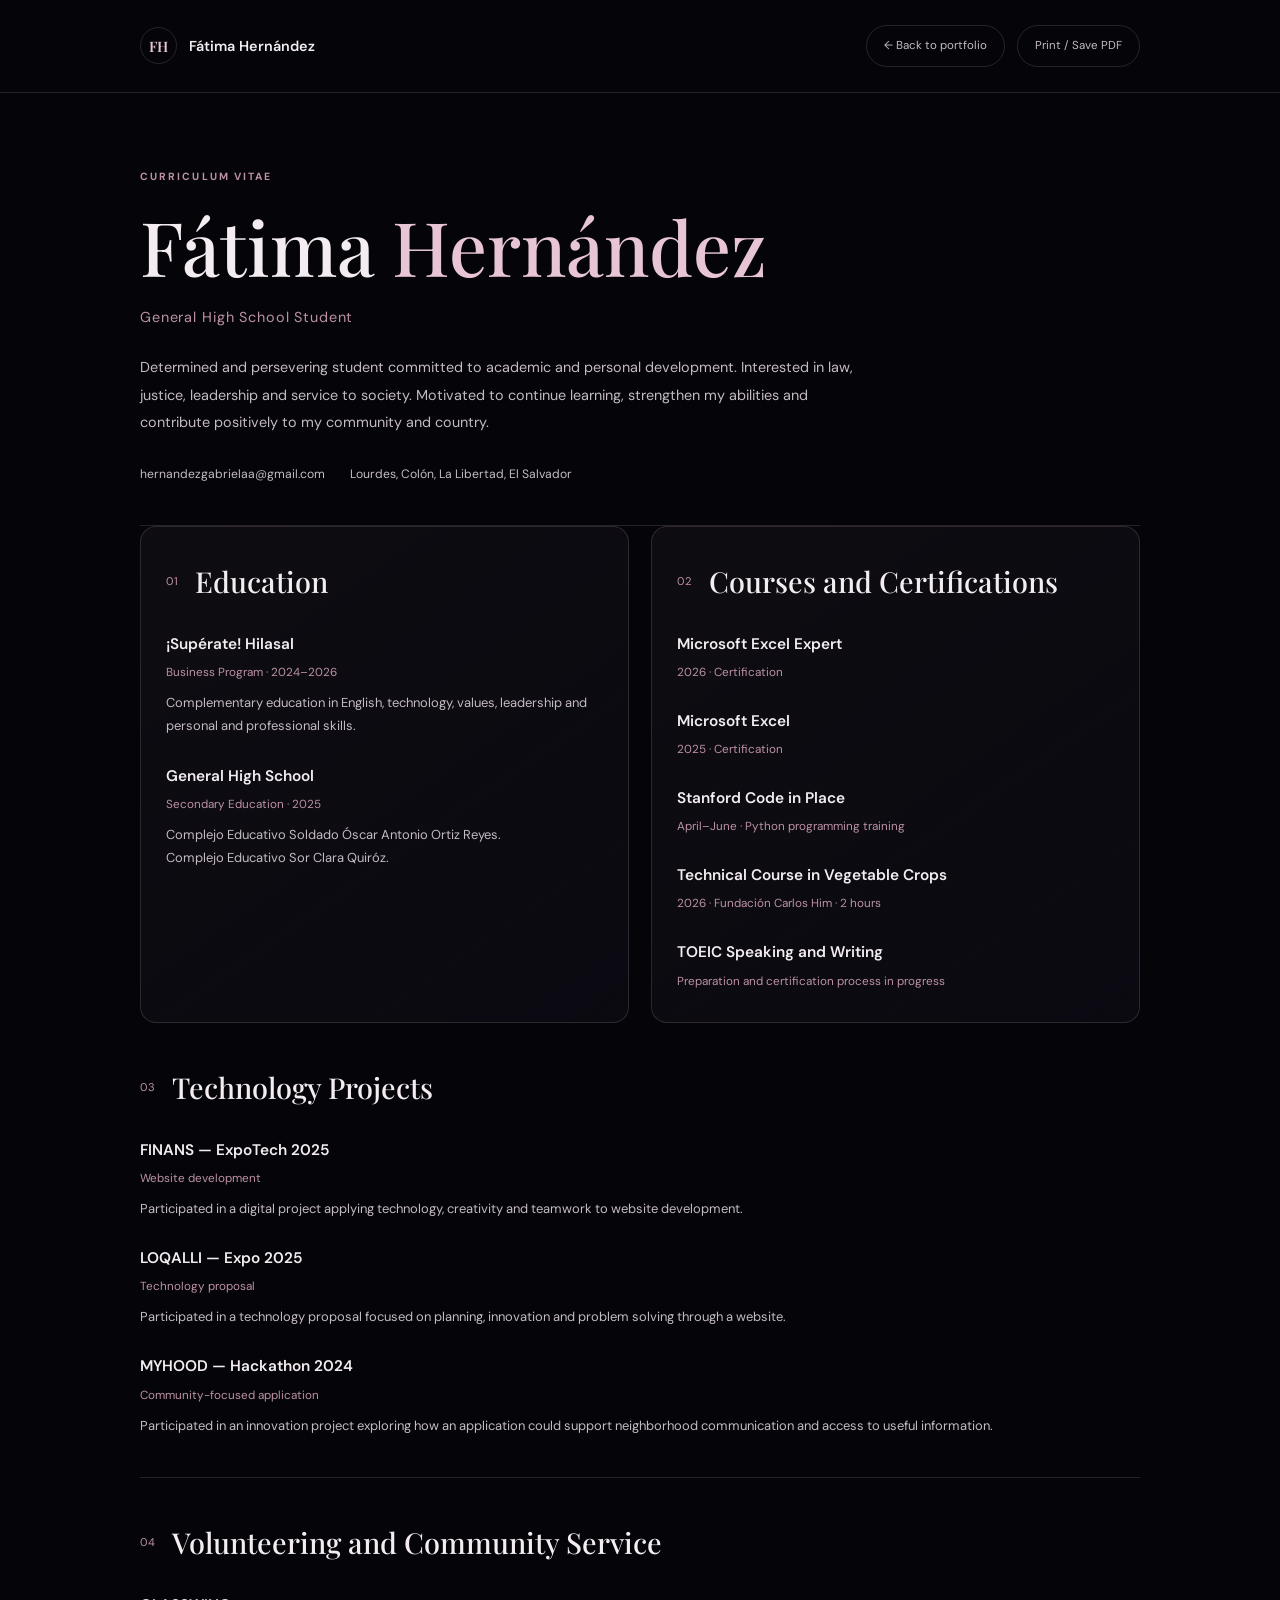
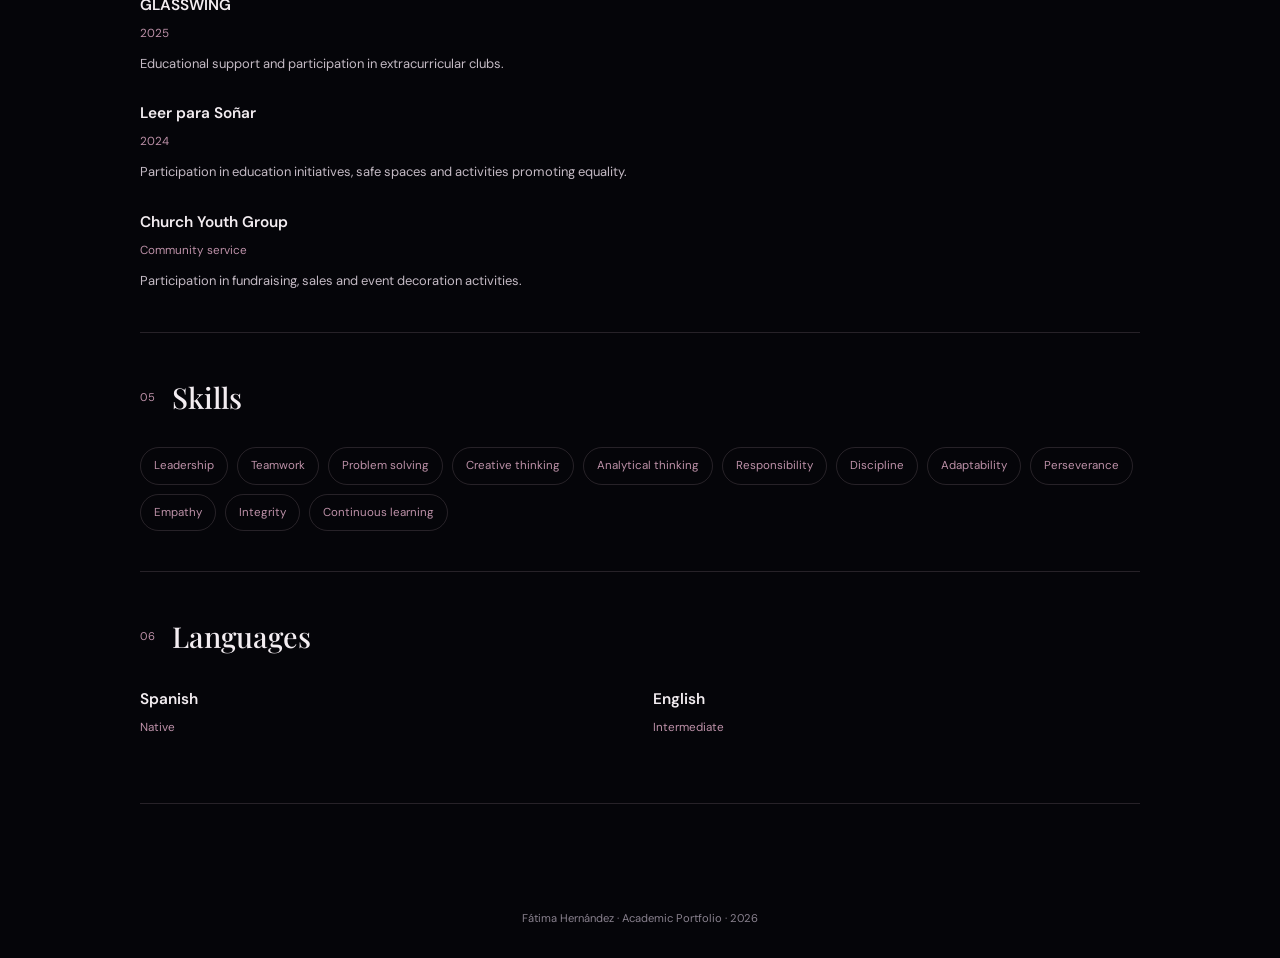
==== 04_MAINPORTFOLIO/cv.html @ 50705771 "Initial commit: academic portfolio and projects" ====
<!DOCTYPE html>
<html lang="en">
<head>
    <meta charset="UTF-8">
    <meta name="viewport" content="width=device-width, initial-scale=1.0">
    <meta name="description" content="Educational and professional CV of Fátima Hernández.">
    <meta name="theme-color" content="#050509">

    <title>Fátima Hernández | CV</title>

    <link rel="preconnect" href="https://fonts.googleapis.com">
    <link rel="preconnect" href="https://fonts.gstatic.com" crossorigin>

    <link href="https://fonts.googleapis.com/css2?family=DM+Sans:wght@400;500;600;700&family=Playfair+Display:wght@500;600;700&display=swap" rel="stylesheet">

    <style>
        :root {
            --background: #050509;
            --surface: #0e0c15;
            --pink: #e8c5d6;
            --pink-muted: #bd91a8;
            --text: #f3edf1;
            --soft: #c4bac4;
            --muted: #89818e;
            --border: rgba(232, 197, 214, 0.15);
            --main-font: 'DM Sans', sans-serif;
            --display-font: 'Playfair Display', serif;
        }

        * {
            margin: 0;
            padding: 0;
            box-sizing: border-box;
        }

        html {
            scroll-behavior: smooth;
        }

        body {
            background: var(--background);
            color: var(--text);
            font-family: var(--main-font);
            line-height: 1.7;
        }

        a {
            color: inherit;
            text-decoration: none;
        }

        .container {
            width: min(1000px, calc(100% - 40px));
            margin: auto;
        }

        .cv-header {
            padding: 25px 0;
            border-bottom: 1px solid var(--border);
        }

        .header-inner {
            display: flex;
            justify-content: space-between;
            align-items: center;
            gap: 15px;
        }

        .brand {
            display: flex;
            align-items: center;
            gap: 12px;
            font-size: 0.9rem;
            font-weight: 600;
        }

        .brand-mark {
            width: 37px;
            height: 37px;
            display: grid;
            place-items: center;
            border: 1px solid var(--border);
            border-radius: 50%;
            color: var(--pink);
            font-family: var(--display-font);
        }

        .header-actions {
            display: flex;
            gap: 12px;
            flex-wrap: wrap;
        }

        .action {
            border: 1px solid var(--border);
            border-radius: 30px;
            padding: 10px 17px;
            font-family: var(--main-font);
            font-size: 0.72rem;
            color: var(--soft);
            background: transparent;
            cursor: pointer;
            transition: 0.3s;
        }

        .action:hover {
            color: var(--pink);
            border-color: var(--pink);
        }

        .cv-main {
            padding: 75px 0;
        }

        .cv-intro {
            padding-bottom: 40px;
            border-bottom: 1px solid var(--border);
        }

        .eyebrow {
            color: var(--pink-muted);
            font-size: 0.65rem;
            letter-spacing: 0.2em;
            margin-bottom: 18px;
            font-weight: 700;
        }

        h1 {
            font-family: var(--display-font);
            font-size: clamp(2.8rem, 7vw, 4.7rem);
            font-weight: 500;
            line-height: 1.15;
        }

        h1 span {
            color: var(--pink);
        }

        .professional-title {
            margin-top: 15px;
            color: var(--pink-muted);
            font-size: 0.9rem;
            letter-spacing: 0.06em;
        }

        .intro-description {
            max-width: 730px;
            color: var(--soft);
            font-size: 0.9rem;
            margin-top: 25px;
            line-height: 1.9;
        }

        .cv-contact {
            display: flex;
            flex-wrap: wrap;
            gap: 12px 25px;
            margin-top: 28px;
            color: var(--soft);
            font-size: 0.76rem;
        }

        .cv-contact a:hover {
            color: var(--pink);
        }

        .cv-section {
            padding: 40px 0;
            border-bottom: 1px solid var(--border);
        }

        .cv-academic-grid {
            display: grid;
            grid-template-columns: repeat(2, minmax(0, 1fr));
            gap: 22px;
            align-items: stretch;
        }

        .cv-academic-grid .cv-section {
            min-width: 0;
            padding: 30px 25px;
            border: 1px solid var(--border);
            border-radius: 16px;
            background: linear-gradient(
                145deg,
                rgba(232, 197, 214, 0.045),
                rgba(14, 12, 21, 0.7)
            );
        }

        .section-heading {
            display: flex;
            align-items: center;
            gap: 15px;
            margin-bottom: 25px;
        }

        .section-number {
            color: var(--pink-muted);
            font-size: 0.7rem;
            letter-spacing: 0.12em;
        }

        h2 {
            font-family: var(--display-font);
            font-size: 1.8rem;
            font-weight: 500;
        }

        .cv-item {
            margin-bottom: 25px;
        }

        .cv-item:last-child {
            margin-bottom: 0;
        }

        .cv-item h3 {
            font-size: 0.96rem;
            font-weight: 600;
        }

        .cv-item .meta {
            color: var(--pink-muted);
            font-size: 0.73rem;
            margin-top: 5px;
        }

        .cv-item p {
            color: var(--soft);
            font-size: 0.81rem;
            margin-top: 8px;
            line-height: 1.8;
        }

        .cv-grid {
            display: grid;
            grid-template-columns: repeat(2, 1fr);
            gap: 25px;
        }

        .skills-list {
            display: flex;
            flex-wrap: wrap;
            gap: 9px;
        }

        .skills-list span {
            color: var(--pink-muted);
            border: 1px solid var(--border);
            border-radius: 30px;
            padding: 8px 13px;
            font-size: 0.72rem;
        }

        .cv-footer {
            padding: 30px 0;
            color: var(--muted);
            text-align: center;
            font-size: 0.7rem;
        }

        @media (max-width: 700px) {
            .header-inner {
                align-items: flex-start;
                flex-direction: column;
            }

            .cv-main {
                padding: 50px 0;
            }

            .cv-academic-grid {
                grid-template-columns: 1fr;
            }

            .cv-academic-grid .cv-section {
                padding: 25px 20px;
            }

            .cv-grid {
                grid-template-columns: 1fr;
            }

            h2 {
                font-size: 1.55rem;
            }
        }

        @page {
            size: A4;
            margin: 14mm;
        }

        @media print {
            html,
            body {
                width: 100%;
                height: auto;
                overflow: visible !important;
                background: #ffffff !important;
                color: #222222 !important;
                scroll-behavior: auto;
                -webkit-print-color-adjust: exact;
                print-color-adjust: exact;
            }

            body {
                font-size: 10pt;
            }

            .cv-header,
            .cv-footer,
            .header-actions {
                display: none !important;
            }

            .container {
                width: 100%;
                max-width: none;
                margin: 0;
            }

            .cv-main {
                padding: 0;
                margin: 0;
            }

            .cv-intro {
                padding-bottom: 22px;
                border-color: #dddddd;
                break-after: avoid;
                page-break-after: avoid;
            }

            .eyebrow,
            .professional-title,
            .section-number,
            .cv-item .meta {
                color: #795b6c !important;
            }

            h1,
            h2,
            .cv-item h3 {
                color: #222222 !important;
            }

            h1 span {
                color: #795b6c !important;
            }

            .intro-description,
            .cv-item p,
            .cv-contact {
                color: #444444 !important;
            }

            .cv-contact a {
                color: #444444 !important;
            }

            .cv-section {
                padding: 22px 0;
                border-color: #dddddd;
                break-inside: auto;
                page-break-inside: auto;
            }

            .cv-academic-grid {
                grid-template-columns: repeat(2, minmax(0, 1fr));
                gap: 14px;
                align-items: start;
            }

            .cv-academic-grid .cv-section {
                padding: 18px 14px;
                border: 1px solid #dddddd;
                border-radius: 10px;
                background: #ffffff !important;
                break-inside: auto;
                page-break-inside: auto;
            }

            .section-heading {
                margin-bottom: 16px;
                break-after: avoid;
                page-break-after: avoid;
            }

            .cv-item {
                margin-bottom: 17px;
                break-inside: avoid;
                page-break-inside: avoid;
            }

            .cv-item:last-child {
                margin-bottom: 0;
            }

            .cv-item h3,
            .cv-item .meta {
                break-after: avoid;
                page-break-after: avoid;
            }

            .skills-list {
                gap: 6px;
            }

            .skills-list span {
                color: #555555 !important;
                border-color: #cccccc;
                padding: 5px 9px;
            }

            .cv-grid {
                gap: 15px;
            }

            a {
                text-decoration: none !important;
            }
        }
    </style>
</head>

<body>

    <header class="cv-header">
        <div class="container header-inner">

            <a href="index.html" class="brand">
                <span class="brand-mark">FH</span>
                <span>Fátima Hernández</span>
            </a>

            <div class="header-actions">
                <a class="action" href="index.html">
                    ← Back to portfolio
                </a>

                <button class="action" onclick="window.print()">
                    Print / Save PDF
                </button>
            </div>

        </div>
    </header>

    <main class="container cv-main">

        <section class="cv-intro">
            <p class="eyebrow">CURRICULUM VITAE</p>

            <h1>Fátima <span>Hernández</span></h1>

            <p class="professional-title">
                General High School Student
            </p>

            <p class="intro-description">
                Determined and persevering student committed to academic and personal
                development. Interested in law, justice, leadership and service to society.
                Motivated to continue learning, strengthen my abilities and contribute
                positively to my community and country.
            </p>

            <div class="cv-contact">
                <a href="mailto:hernandezgabrielaa@gmail.com">
                    hernandezgabrielaa@gmail.com
                </a>

                <span>Lourdes, Colón, La Libertad, El Salvador</span>
            </div>
        </section>

        <div class="cv-academic-grid">

            <section class="cv-section">
                <div class="section-heading">
                    <span class="section-number">01</span>
                    <h2>Education</h2>
                </div>

                <article class="cv-item">
                    <h3>¡Supérate! Hilasal</h3>
                    <p class="meta">Business Program · 2024–2026</p>
                    <p>
                        Complementary education in English, technology, values, leadership
                        and personal and professional skills.
                    </p>
                </article>

                <article class="cv-item">
                    <h3>General High School</h3>
                    <p class="meta">Secondary Education · 2025</p>
                    <p>
                        Complejo Educativo Soldado Óscar Antonio Ortiz Reyes.
                        <br>
                        Complejo Educativo Sor Clara Quiróz.
                    </p>
                </article>
            </section>

            <section class="cv-section">
                <div class="section-heading">
                    <span class="section-number">02</span>
                    <h2>Courses and Certifications</h2>
                </div>

                <article class="cv-item">
                    <h3>Microsoft Excel Expert</h3>
                    <p class="meta">2026 · Certification</p>
                </article>

                <article class="cv-item">
                    <h3>Microsoft Excel</h3>
                    <p class="meta">2025 · Certification</p>
                </article>

                <article class="cv-item">
                    <h3>Stanford Code in Place</h3>
                    <p class="meta">April–June · Python programming training</p>
                </article>

                <article class="cv-item">
                    <h3>Technical Course in Vegetable Crops</h3>
                    <p class="meta">2026 · Fundación Carlos Him · 2 hours</p>
                </article>

                <article class="cv-item">
                    <h3>TOEIC Speaking and Writing</h3>
                    <p class="meta">Preparation and certification process in progress</p>
                </article>
            </section>

        </div>

        <section class="cv-section">
            <div class="section-heading">
                <span class="section-number">03</span>
                <h2>Technology Projects</h2>
            </div>

            <article class="cv-item">
                <h3>FINANS — ExpoTech 2025</h3>
                <p class="meta">Website development</p>
                <p>
                    Participated in a digital project applying technology,
                    creativity and teamwork to website development.
                </p>
            </article>

            <article class="cv-item">
                <h3>LOQALLI — Expo 2025</h3>
                <p class="meta">Technology proposal</p>
                <p>
                    Participated in a technology proposal focused on planning,
                    innovation and problem solving through a website.
                </p>
            </article>

            <article class="cv-item">
                <h3>MYHOOD — Hackathon 2024</h3>
                <p class="meta">Community-focused application</p>
                <p>
                    Participated in an innovation project exploring how an
                    application could support neighborhood communication
                    and access to useful information.
                </p>
            </article>
        </section>

        <section class="cv-section">
            <div class="section-heading">
                <span class="section-number">04</span>
                <h2>Volunteering and Community Service</h2>
            </div>

            <article class="cv-item">
                <h3>GLASSWING</h3>
                <p class="meta">2025</p>
                <p>
                    Educational support and participation in extracurricular clubs.
                </p>
            </article>

            <article class="cv-item">
                <h3>Leer para Soñar</h3>
                <p class="meta">2024</p>
                <p>
                    Participation in education initiatives, safe spaces
                    and activities promoting equality.
                </p>
            </article>

            <article class="cv-item">
                <h3>Church Youth Group</h3>
                <p class="meta">Community service</p>
                <p>
                    Participation in fundraising, sales and event decoration activities.
                </p>
            </article>
        </section>

        <section class="cv-section">
            <div class="section-heading">
                <span class="section-number">05</span>
                <h2>Skills</h2>
            </div>

            <div class="skills-list">
                <span>Leadership</span>
                <span>Teamwork</span>
                <span>Problem solving</span>
                <span>Creative thinking</span>
                <span>Analytical thinking</span>
                <span>Responsibility</span>
                <span>Discipline</span>
                <span>Adaptability</span>
                <span>Perseverance</span>
                <span>Empathy</span>
                <span>Integrity</span>
                <span>Continuous learning</span>
            </div>
        </section>

        <section class="cv-section">
            <div class="section-heading">
                <span class="section-number">06</span>
                <h2>Languages</h2>
            </div>

            <div class="cv-grid">
                <article class="cv-item">
                    <h3>Spanish</h3>
                    <p class="meta">Native</p>
                </article>

                <article class="cv-item">
                    <h3>English</h3>
                    <p class="meta">Intermediate</p>
                </article>
            </div>
        </section>

    </main>

    <footer class="cv-footer">
        <div class="container">
            Fátima Hernández · Academic Portfolio · 2026
        </div>
    </footer>

</body>
</html>
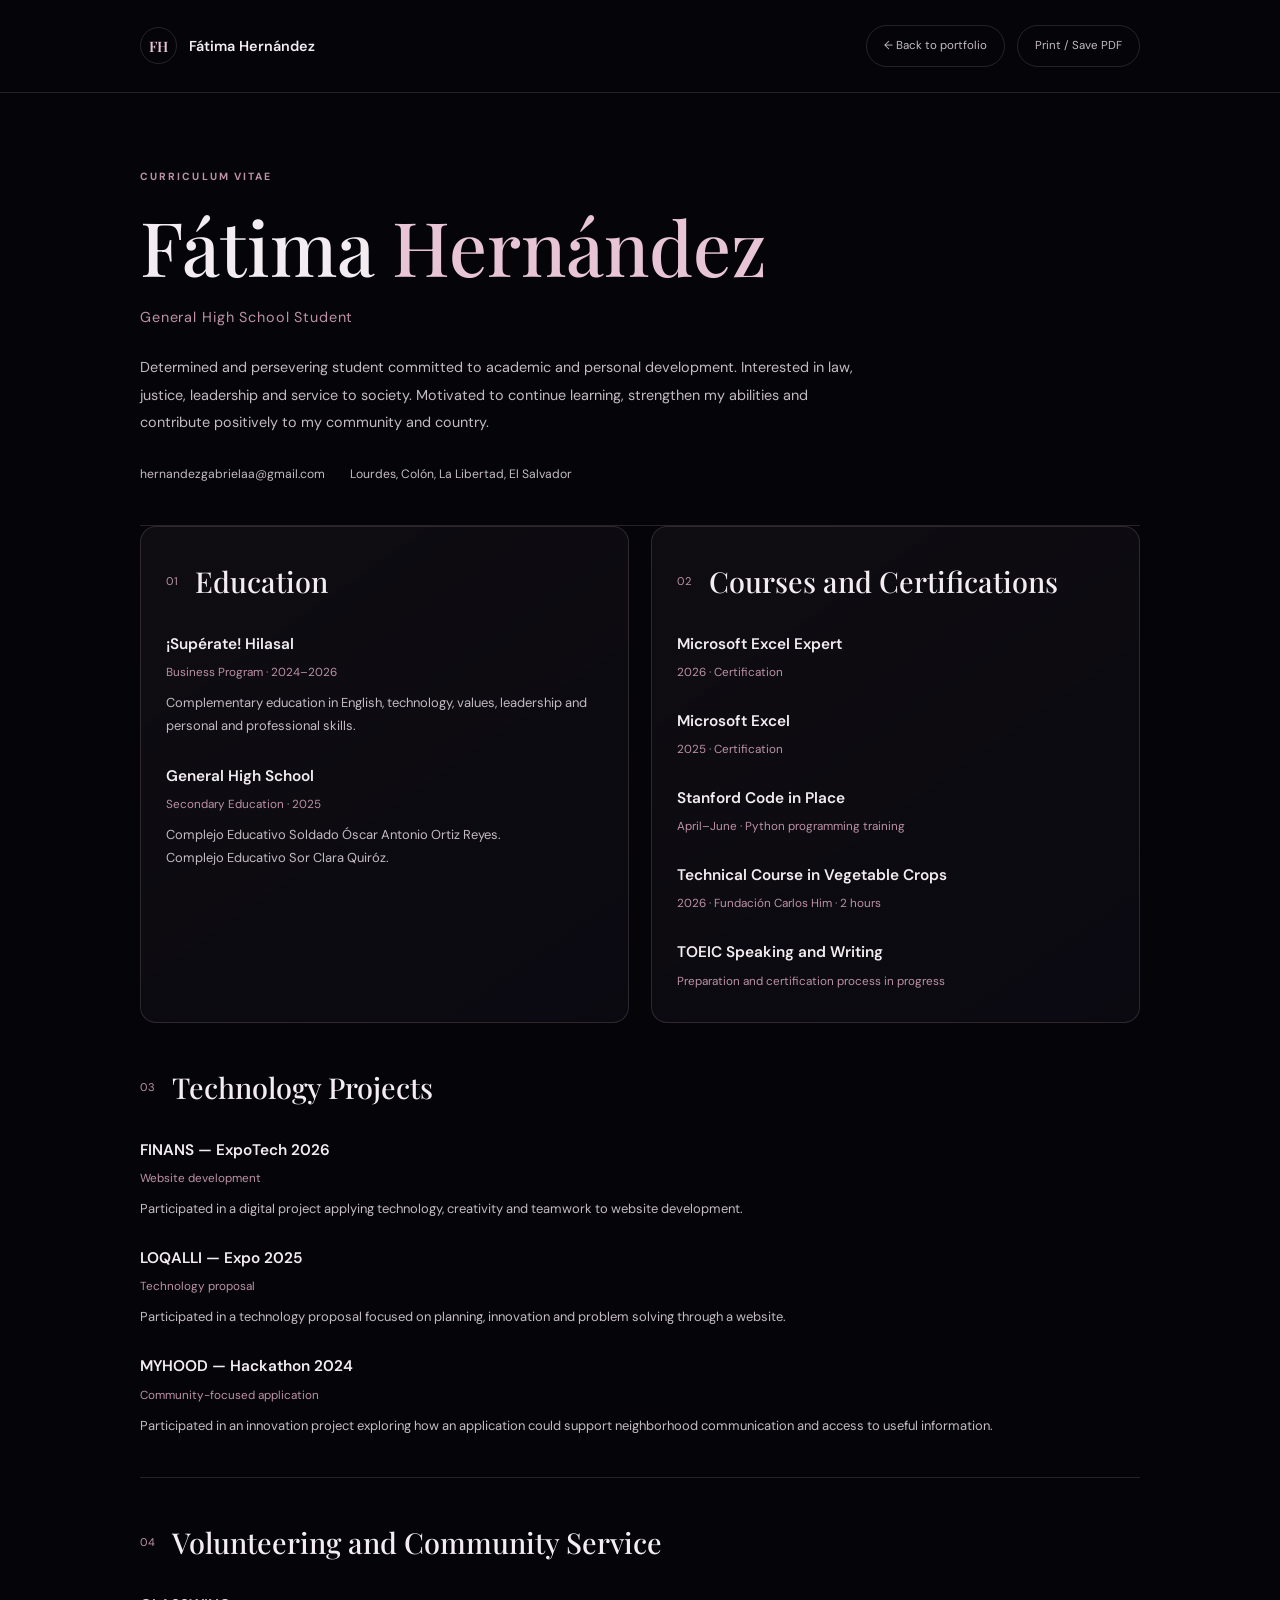
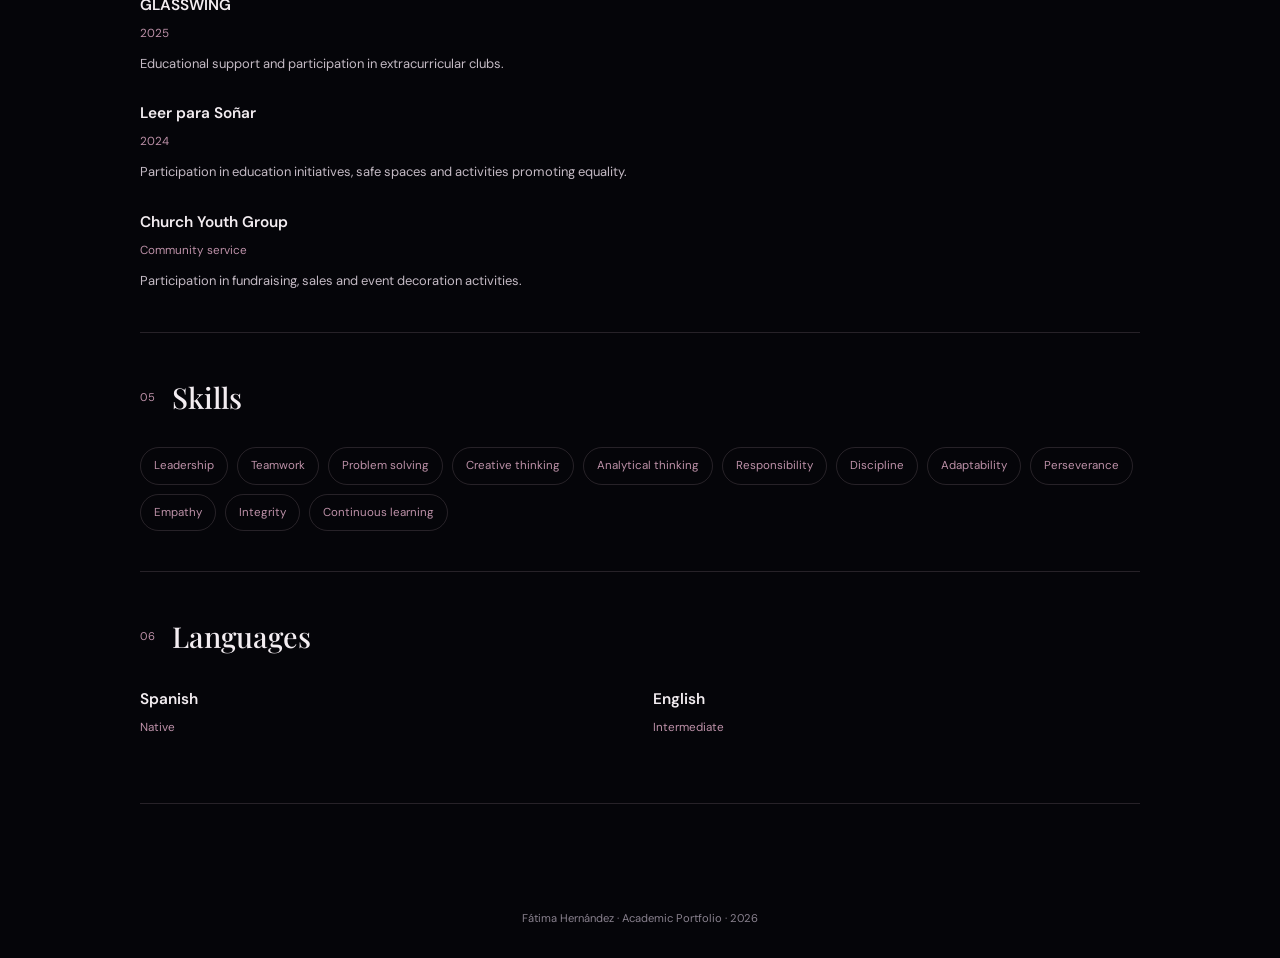
==== commit 0e19592e: "Update CV for 2026" ====
--- a/04_MAINPORTFOLIO/cv.html
+++ b/04_MAINPORTFOLIO/cv.html
@@ -545,7 +545,7 @@
             </div>
 
             <article class="cv-item">
-                <h3>FINANS — ExpoTech 2025</h3>
+                <h3>FINANS — ExpoTech 2026</h3>
                 <p class="meta">Website development</p>
                 <p>
                     Participated in a digital project applying technology,
